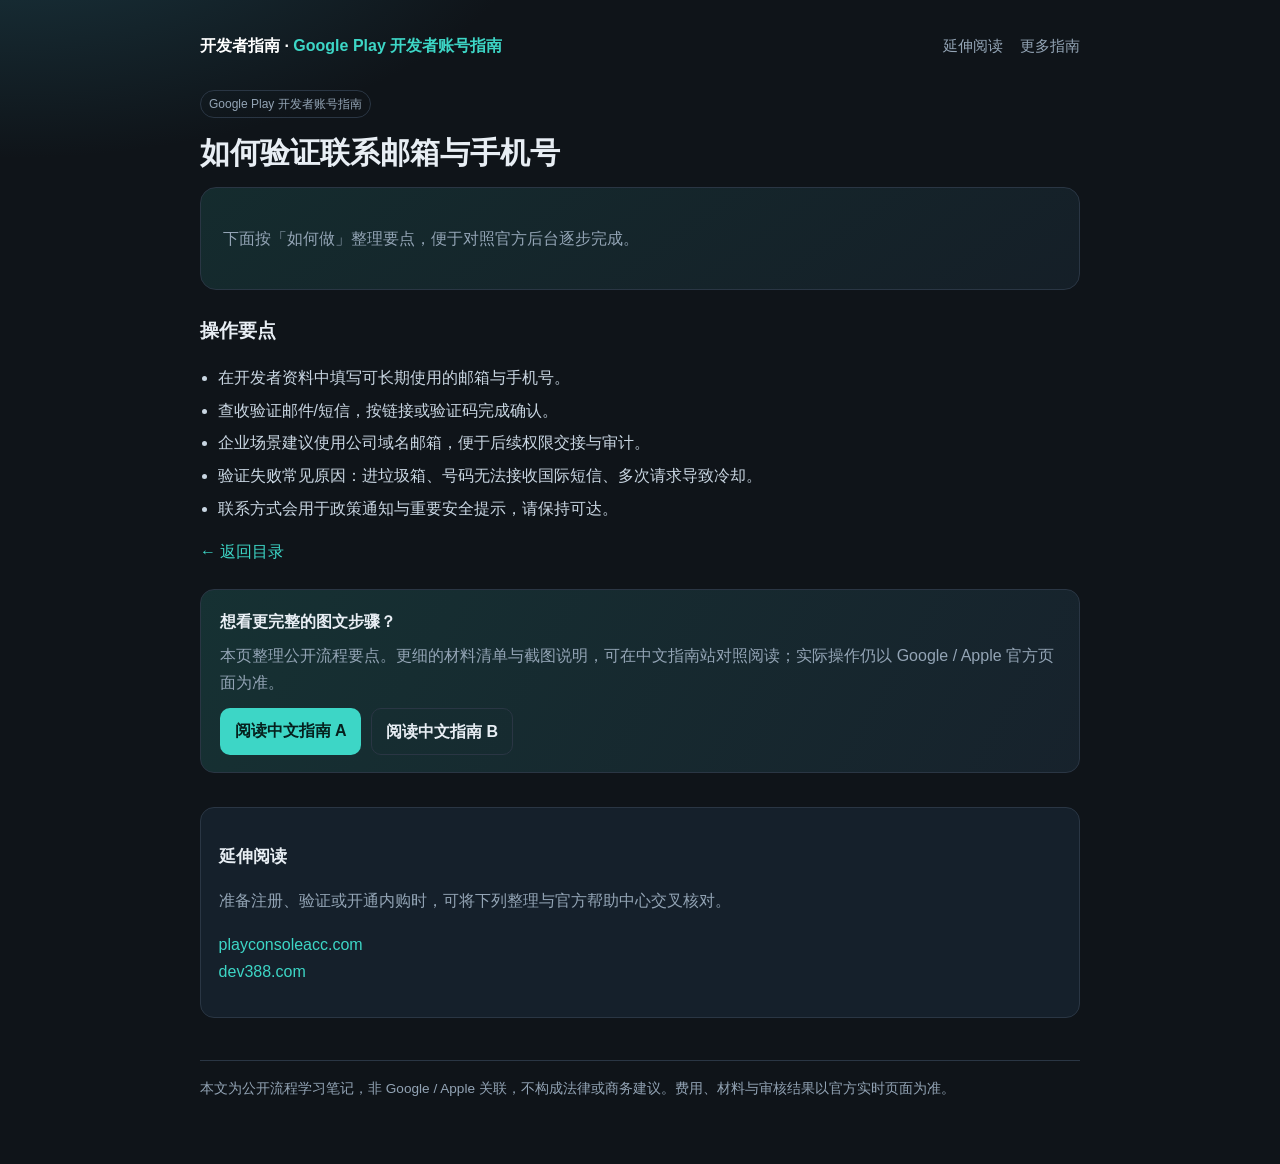
==== articles/contact-verify.html @ 9aa49b06 "Expand how-to guides for registration and IAP; remove buy/sell topics." ====
<!doctype html>
<html lang="zh-CN"><head>
<meta charset="utf-8"/><meta name="viewport" content="width=device-width,initial-scale=1"/>
<title>如何验证联系邮箱与手机号 · Google Play 开发者账号指南</title>
<meta name="description" content="如何验证联系邮箱与手机号"/>
<link rel="stylesheet" href="../assets/style.css"/>
</head><body><div class="wrap">
<div class="top">
  <a class="brand" href="../index.html">开发者指南 · <span>Google Play 开发者账号指南</span></a>
  
  <nav class="nav">
    <a href="https://playconsoleacc.com/" target="_blank" rel="noopener">延伸阅读</a>
    <a href="https://dev388.com/" target="_blank" rel="noopener">更多指南</a>
  </nav>

</div>

        <p class="badge">Google Play 开发者账号指南</p>
        <h1>如何验证联系邮箱与手机号</h1>
        <div class="hero"><p>下面按「如何做」整理要点，便于对照官方后台逐步完成。</p></div>
        <div class="content"><h2>操作要点</h2><ul class="check"><li>在开发者资料中填写可长期使用的邮箱与手机号。</li><li>查收验证邮件/短信，按链接或验证码完成确认。</li><li>企业场景建议使用公司域名邮箱，便于后续权限交接与审计。</li><li>验证失败常见原因：进垃圾箱、号码无法接收国际短信、多次请求导致冷却。</li><li>联系方式会用于政策通知与重要安全提示，请保持可达。</li></ul></div>
        <p><a href="../index.html">← 返回目录</a></p>
        

<section class="cta">
  <strong>想看更完整的图文步骤？</strong>
  <p style="color:var(--muted);margin:.45rem 0 0">本页整理公开流程要点。更细的材料清单与截图说明，可在中文指南站对照阅读；实际操作仍以 Google / Apple 官方页面为准。</p>
  <div class="btns">
    <a class="btn" href="https://playconsoleacc.com/" target="_blank" rel="noopener">阅读中文指南 A</a>
    <a class="btn sec" href="https://dev388.com/" target="_blank" rel="noopener">阅读中文指南 B</a>
  </div>
</section>
<section class="contacts">
  <div class="card">
    <h3>延伸阅读</h3>
    <p>准备注册、验证或开通内购时，可将下列整理与官方帮助中心交叉核对。</p>
    <p><a href="https://playconsoleacc.com/" target="_blank" rel="noopener">playconsoleacc.com</a><br>
    <a href="https://dev388.com/" target="_blank" rel="noopener">dev388.com</a></p>
  </div>
</section>

<div class="footer">本文为公开流程学习笔记，非 Google / Apple 关联，不构成法律或商务建议。费用、材料与审核结果以官方实时页面为准。</div>
</div></body></html>
---- assets/style.css ----
:root{--bg:#0f1419;--panel:#1a222c;--text:#e8eef4;--muted:#93a4b5;--accent:#3dd6c6;--line:#2a3644;--card:#15202b}
*{box-sizing:border-box}body{margin:0;font-family:"PingFang SC","Noto Sans SC",sans-serif;background:radial-gradient(1000px 500px at 0% -10%,#1b3a44,transparent 55%),var(--bg);color:var(--text);line-height:1.7}
a{color:var(--accent);text-decoration:none}a:hover{text-decoration:underline}
.wrap{width:min(880px,calc(100% - 2rem));margin:0 auto;padding:2rem 0 4rem}
.top{display:flex;justify-content:space-between;gap:1rem;flex-wrap:wrap;margin-bottom:1.2rem}
.brand{font-weight:700;color:#fff}.brand span{color:var(--accent)}
.nav a{color:var(--muted);margin-left:.8rem;font-size:.92rem}
.hero{background:linear-gradient(145deg,rgba(61,214,198,.12),rgba(91,159,212,.08));border:1px solid var(--line);border-radius:16px;padding:1.3rem 1.4rem;margin:1rem 0}
h1{font-size:clamp(1.35rem,3vw,1.9rem);line-height:1.25;margin:.2rem 0 .6rem}
h2{margin:1.6rem 0 .7rem;font-size:1.2rem}h3{margin:1.2rem 0 .5rem;font-size:1.05rem}
p,li{color:var(--muted)}.content p,.content li{color:#c9d6e2}
.badge{display:inline-block;font-size:.75rem;padding:.15rem .5rem;border-radius:999px;border:1px solid var(--line);color:var(--muted)}
.cta{margin:1.5rem 0;padding:1.1rem 1.2rem;border-radius:14px;border:1px solid var(--line);background:linear-gradient(120deg,rgba(61,214,198,.15),rgba(91,159,212,.1))}
.btns{display:flex;flex-wrap:wrap;gap:.6rem;margin-top:.7rem}
.btn{display:inline-block;padding:.55rem .9rem;border-radius:10px;background:var(--accent);color:#06201d;font-weight:700;text-decoration:none}
.btn.sec{background:transparent;color:var(--text);border:1px solid var(--line)}
.card{background:var(--card);border:1px solid var(--line);border-radius:14px;padding:1rem 1.1rem;margin:.6rem 0}
.list a{display:block;background:var(--panel);border:1px solid var(--line);border-radius:12px;padding:.9rem 1rem;margin:.55rem 0;color:inherit}
.list a:hover{border-color:var(--accent);text-decoration:none}
.list strong{display:block;color:#fff;margin-bottom:.2rem}
.footer{margin-top:2rem;padding-top:1rem;border-top:1px solid var(--line);color:var(--muted);font-size:.85rem}
.contacts{display:grid;grid-template-columns:repeat(auto-fit,minmax(230px,1fr));gap:.8rem;margin:1rem 0}
ul.check{padding-left:1.1rem}.check li{margin:.35rem 0}
.content{margin:1rem 0}
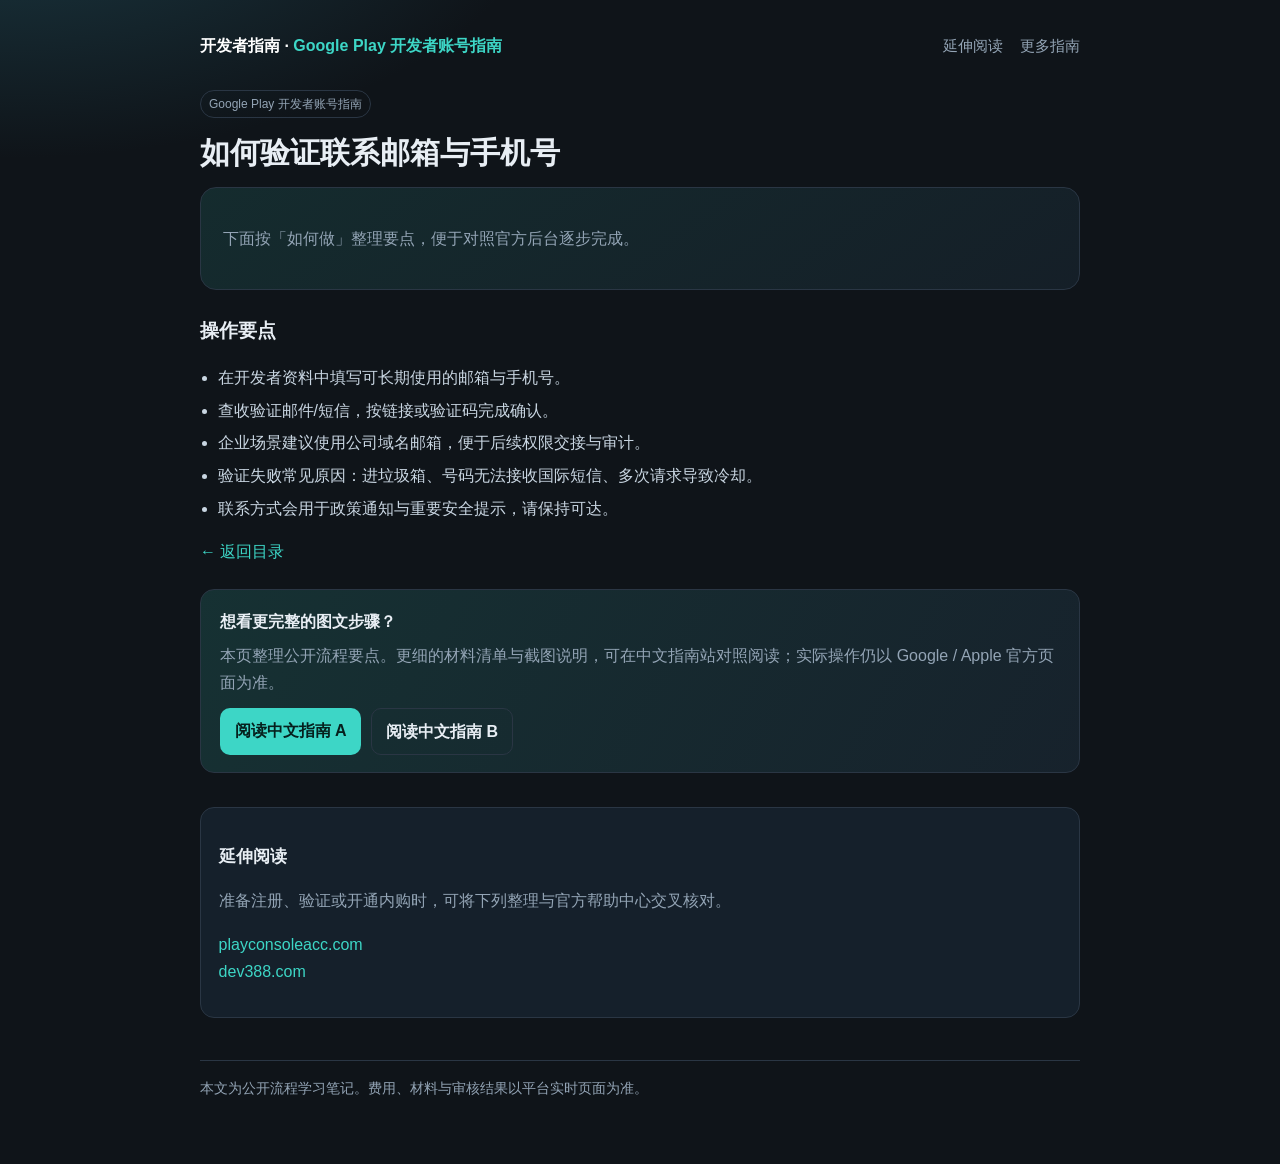
==== commit 5b1aac41: "Remove unofficial disclaimer wording from docs." ====
--- a/articles/contact-verify.html
+++ b/articles/contact-verify.html
@@ -39,5 +39,5 @@
   </div>
 </section>
 
-<div class="footer">本文为公开流程学习笔记，非 Google / Apple 关联，不构成法律或商务建议。费用、材料与审核结果以官方实时页面为准。</div>
+<div class="footer">本文为公开流程学习笔记。费用、材料与审核结果以平台实时页面为准。</div>
 </div></body></html>
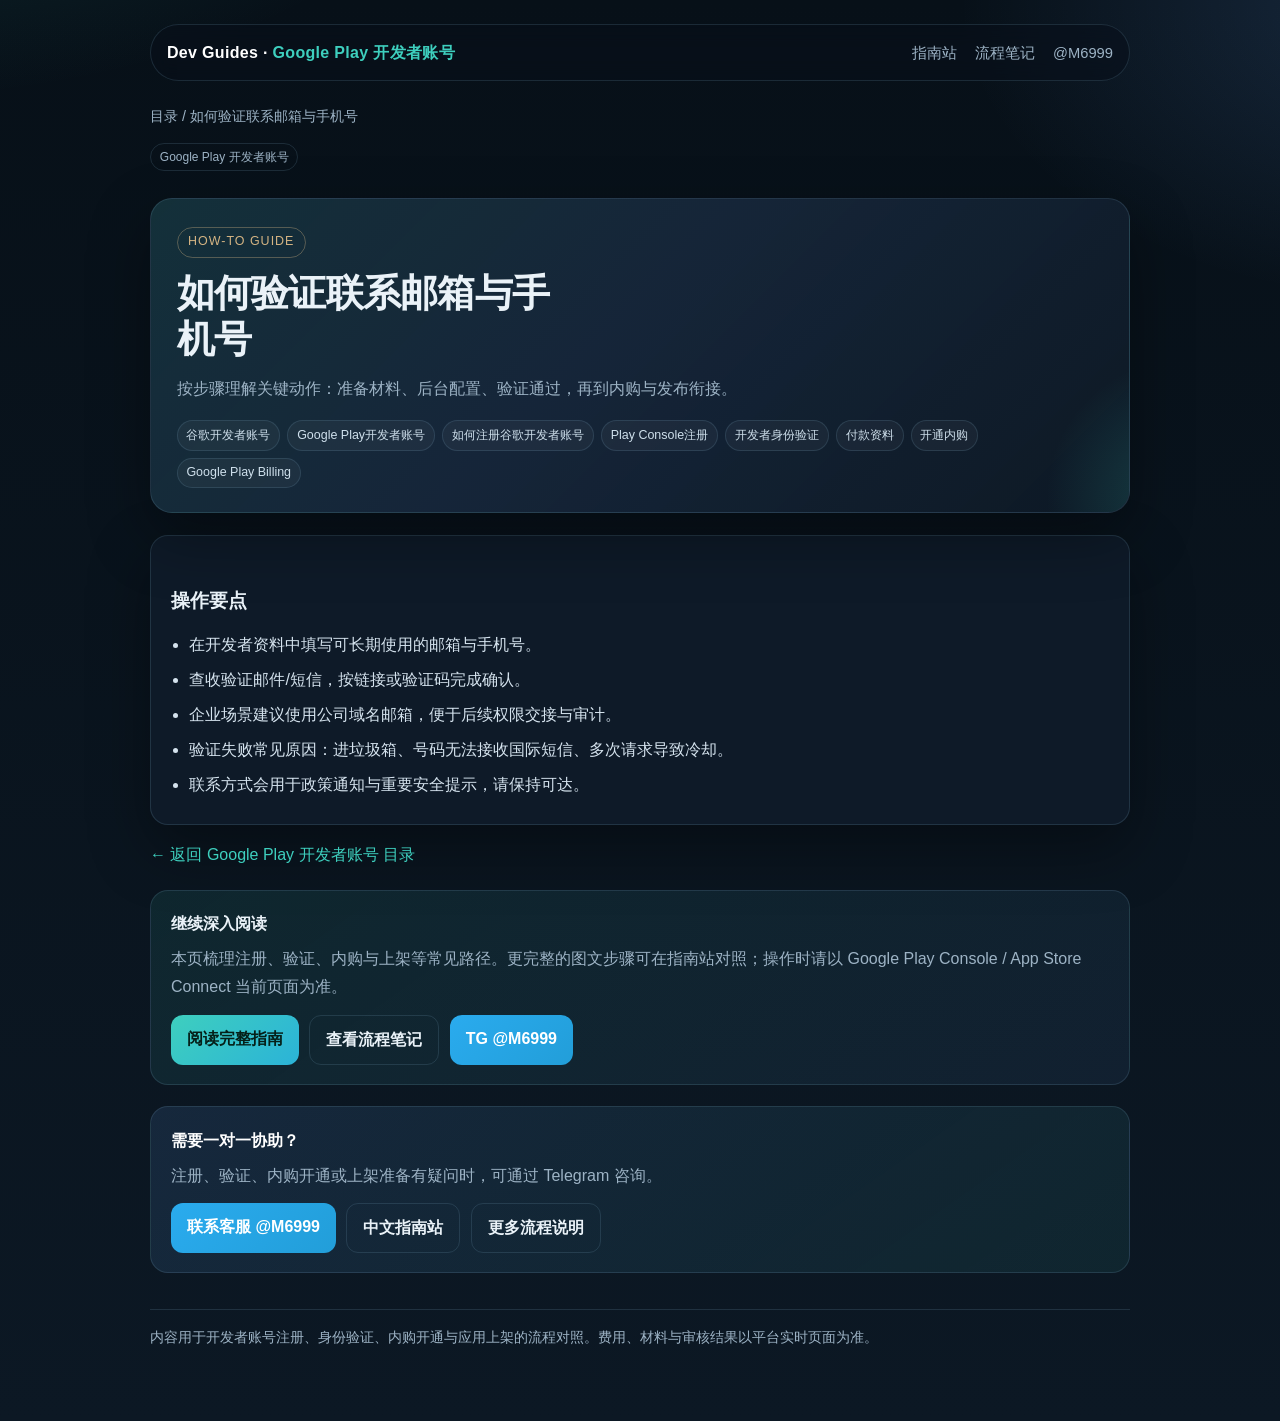
==== commit 66b982ae: "Redesign GitHub Pages: premium layout, SEO keywords, Telegram @M6999." ====
--- a/articles/contact-verify.html
+++ b/articles/contact-verify.html
@@ -1,43 +1,63 @@
 <!doctype html>
 <html lang="zh-CN"><head>
-<meta charset="utf-8"/><meta name="viewport" content="width=device-width,initial-scale=1"/>
-<title>如何验证联系邮箱与手机号 · Google Play 开发者账号指南</title>
-<meta name="description" content="如何验证联系邮箱与手机号"/>
+<meta charset="utf-8"/>
+<meta name="viewport" content="width=device-width,initial-scale=1"/>
+<title>如何验证联系邮箱与手机号｜Google Play 开发者账号</title>
+<meta name="description" content="如何验证联系邮箱与手机号。涵盖Google Play 开发者账号相关的注册、验证、内购开通与上架准备要点，便于对照 Google / Apple 后台操作。"/>
+<meta name="keywords" content="谷歌开发者账号, Google Play开发者账号, 如何注册谷歌开发者账号, Play Console注册, 开发者身份验证, 付款资料, 开通内购, Google Play Billing, 个人开发者账号, 组织开发者账号, D-U-N-S, 应用上架准备"/>
+<meta name="author" content="puzzledicon"/>
+<meta property="og:title" content="如何验证联系邮箱与手机号"/>
+<meta property="og:description" content="如何验证联系邮箱与手机号。涵盖Google Play 开发者账号相关的注册、验证、内购开通与上架准备要点，便于对照 Google / Apple 后台操作。"/>
+<meta property="og:type" content="article"/>
+<meta name="twitter:card" content="summary"/>
 <link rel="stylesheet" href="../assets/style.css"/>
 </head><body><div class="wrap">
 <div class="top">
-  <a class="brand" href="../index.html">开发者指南 · <span>Google Play 开发者账号指南</span></a>
+  <a class="brand" href="../index.html">Dev Guides · <span>Google Play 开发者账号</span></a>
   
   <nav class="nav">
-    <a href="https://playconsoleacc.com/" target="_blank" rel="noopener">延伸阅读</a>
-    <a href="https://dev388.com/" target="_blank" rel="noopener">更多指南</a>
+    <a href="https://playconsoleacc.com/" target="_blank" rel="noopener">指南站</a>
+    <a href="https://dev388.com/" target="_blank" rel="noopener">流程笔记</a>
+    <a href="https://t.me/M6999" target="_blank" rel="noopener">@M6999</a>
   </nav>
 
 </div>
 
-        <p class="badge">Google Play 开发者账号指南</p>
-        <h1>如何验证联系邮箱与手机号</h1>
-        <div class="hero"><p>下面按「如何做」整理要点，便于对照官方后台逐步完成。</p></div>
-        <div class="content"><h2>操作要点</h2><ul class="check"><li>在开发者资料中填写可长期使用的邮箱与手机号。</li><li>查收验证邮件/短信，按链接或验证码完成确认。</li><li>企业场景建议使用公司域名邮箱，便于后续权限交接与审计。</li><li>验证失败常见原因：进垃圾箱、号码无法接收国际短信、多次请求导致冷却。</li><li>联系方式会用于政策通知与重要安全提示，请保持可达。</li></ul></div>
-        <p><a href="../index.html">← 返回目录</a></p>
-        
+    <p class="crumb"><a href="../index.html">目录</a> / 如何验证联系邮箱与手机号</p>
+    <span class="badge">Google Play 开发者账号</span>
+    <div class="hero">
+      <div class="kicker">How-to Guide</div>
+      <h1>如何验证联系邮箱与手机号</h1>
+      <p class="lead">按步骤理解关键动作：准备材料、后台配置、验证通过，再到内购与发布衔接。</p>
+      <div class="keywords"><span>谷歌开发者账号</span><span>Google Play开发者账号</span><span>如何注册谷歌开发者账号</span><span>Play Console注册</span><span>开发者身份验证</span><span>付款资料</span><span>开通内购</span><span>Google Play Billing</span></div>
+    </div>
+    <div class="content">
+      <h2>操作要点</h2>
+      <ul class="check"><li>在开发者资料中填写可长期使用的邮箱与手机号。</li><li>查收验证邮件/短信，按链接或验证码完成确认。</li><li>企业场景建议使用公司域名邮箱，便于后续权限交接与审计。</li><li>验证失败常见原因：进垃圾箱、号码无法接收国际短信、多次请求导致冷却。</li><li>联系方式会用于政策通知与重要安全提示，请保持可达。</li></ul>
+    </div>
+    <p style="margin-top:1rem"><a href="../index.html">← 返回 Google Play 开发者账号 目录</a></p>
+
 
 <section class="cta">
-  <strong>想看更完整的图文步骤？</strong>
-  <p style="color:var(--muted);margin:.45rem 0 0">本页整理公开流程要点。更细的材料清单与截图说明，可在中文指南站对照阅读；实际操作仍以 Google / Apple 官方页面为准。</p>
+  <strong>继续深入阅读</strong>
+  <p style="color:var(--muted);margin:.45rem 0 0">本页梳理注册、验证、内购与上架等常见路径。更完整的图文步骤可在指南站对照；操作时请以 Google Play Console / App Store Connect 当前页面为准。</p>
   <div class="btns">
-    <a class="btn" href="https://playconsoleacc.com/" target="_blank" rel="noopener">阅读中文指南 A</a>
-    <a class="btn sec" href="https://dev388.com/" target="_blank" rel="noopener">阅读中文指南 B</a>
-  </div>
-</section>
-<section class="contacts">
-  <div class="card">
-    <h3>延伸阅读</h3>
-    <p>准备注册、验证或开通内购时，可将下列整理与官方帮助中心交叉核对。</p>
-    <p><a href="https://playconsoleacc.com/" target="_blank" rel="noopener">playconsoleacc.com</a><br>
-    <a href="https://dev388.com/" target="_blank" rel="noopener">dev388.com</a></p>
+    <a class="btn" href="https://playconsoleacc.com/" target="_blank" rel="noopener">阅读完整指南</a>
+    <a class="btn sec" href="https://dev388.com/" target="_blank" rel="noopener">查看流程笔记</a>
+    <a class="btn tg" href="https://t.me/M6999" target="_blank" rel="noopener">TG @M6999</a>
   </div>
 </section>
 
-<div class="footer">本文为公开流程学习笔记。费用、材料与审核结果以平台实时页面为准。</div>
+
+<section class="contact">
+  <h3>需要一对一协助？</h3>
+  <p style="color:var(--muted);margin:.4rem 0 0">注册、验证、内购开通或上架准备有疑问时，可通过 Telegram 咨询。</p>
+  <div class="btns">
+    <a class="btn tg" href="https://t.me/M6999" target="_blank" rel="noopener">联系客服 @M6999</a>
+    <a class="btn sec" href="https://playconsoleacc.com/" target="_blank" rel="noopener">中文指南站</a>
+    <a class="btn sec" href="https://dev388.com/" target="_blank" rel="noopener">更多流程说明</a>
+  </div>
+</section>
+
+<div class="footer">内容用于开发者账号注册、身份验证、内购开通与应用上架的流程对照。费用、材料与审核结果以平台实时页面为准。</div>
 </div></body></html>
--- a/assets/style.css
+++ b/assets/style.css
@@ -1,25 +1,132 @@
 
-:root{--bg:#0f1419;--panel:#1a222c;--text:#e8eef4;--muted:#93a4b5;--accent:#3dd6c6;--line:#2a3644;--card:#15202b}
-*{box-sizing:border-box}body{margin:0;font-family:"PingFang SC","Noto Sans SC",sans-serif;background:radial-gradient(1000px 500px at 0% -10%,#1b3a44,transparent 55%),var(--bg);color:var(--text);line-height:1.7}
-a{color:var(--accent);text-decoration:none}a:hover{text-decoration:underline}
-.wrap{width:min(880px,calc(100% - 2rem));margin:0 auto;padding:2rem 0 4rem}
-.top{display:flex;justify-content:space-between;gap:1rem;flex-wrap:wrap;margin-bottom:1.2rem}
-.brand{font-weight:700;color:#fff}.brand span{color:var(--accent)}
-.nav a{color:var(--muted);margin-left:.8rem;font-size:.92rem}
-.hero{background:linear-gradient(145deg,rgba(61,214,198,.12),rgba(91,159,212,.08));border:1px solid var(--line);border-radius:16px;padding:1.3rem 1.4rem;margin:1rem 0}
-h1{font-size:clamp(1.35rem,3vw,1.9rem);line-height:1.25;margin:.2rem 0 .6rem}
-h2{margin:1.6rem 0 .7rem;font-size:1.2rem}h3{margin:1.2rem 0 .5rem;font-size:1.05rem}
-p,li{color:var(--muted)}.content p,.content li{color:#c9d6e2}
-.badge{display:inline-block;font-size:.75rem;padding:.15rem .5rem;border-radius:999px;border:1px solid var(--line);color:var(--muted)}
-.cta{margin:1.5rem 0;padding:1.1rem 1.2rem;border-radius:14px;border:1px solid var(--line);background:linear-gradient(120deg,rgba(61,214,198,.15),rgba(91,159,212,.1))}
-.btns{display:flex;flex-wrap:wrap;gap:.6rem;margin-top:.7rem}
-.btn{display:inline-block;padding:.55rem .9rem;border-radius:10px;background:var(--accent);color:#06201d;font-weight:700;text-decoration:none}
-.btn.sec{background:transparent;color:var(--text);border:1px solid var(--line)}
-.card{background:var(--card);border:1px solid var(--line);border-radius:14px;padding:1rem 1.1rem;margin:.6rem 0}
-.list a{display:block;background:var(--panel);border:1px solid var(--line);border-radius:12px;padding:.9rem 1rem;margin:.55rem 0;color:inherit}
-.list a:hover{border-color:var(--accent);text-decoration:none}
-.list strong{display:block;color:#fff;margin-bottom:.2rem}
-.footer{margin-top:2rem;padding-top:1rem;border-top:1px solid var(--line);color:var(--muted);font-size:.85rem}
-.contacts{display:grid;grid-template-columns:repeat(auto-fit,minmax(230px,1fr));gap:.8rem;margin:1rem 0}
-ul.check{padding-left:1.1rem}.check li{margin:.35rem 0}
-.content{margin:1rem 0}
+:root {
+  --bg0: #071018;
+  --bg1: #0c1824;
+  --panel: rgba(16, 28, 42, 0.92);
+  --line: rgba(125, 168, 196, 0.18);
+  --text: #eaf2f8;
+  --muted: #9db3c5;
+  --accent: #3ecfbe;
+  --accent2: #6aa8ff;
+  --gold: #d4b483;
+  --radius: 18px;
+  --shadow: 0 24px 60px rgba(0,0,0,.35);
+  --font: "PingFang SC", "Noto Sans SC", "Segoe UI", sans-serif;
+  --mono: "SF Mono", "JetBrains Mono", ui-monospace, monospace;
+}
+* { box-sizing: border-box; }
+html { scroll-behavior: smooth; }
+body {
+  margin: 0;
+  min-height: 100vh;
+  color: var(--text);
+  font-family: var(--font);
+  line-height: 1.75;
+  background:
+    radial-gradient(1200px 700px at -10% -20%, rgba(62,207,190,.18), transparent 55%),
+    radial-gradient(900px 600px at 110% 0%, rgba(106,168,255,.16), transparent 50%),
+    radial-gradient(700px 500px at 50% 120%, rgba(212,180,131,.08), transparent 45%),
+    linear-gradient(180deg, var(--bg0), var(--bg1));
+}
+a { color: var(--accent); text-decoration: none; }
+a:hover { text-decoration: underline; }
+.wrap { width: min(980px, calc(100% - 2rem)); margin: 0 auto; padding: 1.5rem 0 4.5rem; }
+.top {
+  display: flex; justify-content: space-between; gap: 1rem; flex-wrap: wrap;
+  align-items: center; margin-bottom: 1.4rem;
+  padding: .85rem 1rem; border: 1px solid var(--line); border-radius: 999px;
+  background: rgba(8,16,26,.55); backdrop-filter: blur(10px);
+}
+.brand { font-weight: 700; letter-spacing: .02em; color: #fff; }
+.brand span { color: var(--accent); font-weight: 600; }
+.nav a { color: var(--muted); margin-left: .85rem; font-size: .92rem; }
+.nav a:hover { color: var(--text); text-decoration: none; }
+.hero {
+  position: relative; overflow: hidden;
+  border: 1px solid var(--line); border-radius: calc(var(--radius) + 4px);
+  padding: 1.7rem 1.6rem 1.5rem; margin: 1rem 0 1.4rem;
+  background:
+    linear-gradient(135deg, rgba(62,207,190,.12), rgba(106,168,255,.08) 45%, rgba(7,16,24,.2)),
+    var(--panel);
+  box-shadow: var(--shadow);
+}
+.hero::after {
+  content: ""; position: absolute; inset: auto -20% -40% auto; width: 280px; height: 280px;
+  background: radial-gradient(circle, rgba(62,207,190,.22), transparent 70%);
+  pointer-events: none;
+}
+.kicker {
+  display: inline-flex; align-items: center; gap: .4rem;
+  font-size: .78rem; letter-spacing: .08em; text-transform: uppercase;
+  color: var(--gold); border: 1px solid rgba(212,180,131,.35);
+  padding: .22rem .65rem; border-radius: 999px; margin-bottom: .85rem;
+}
+h1 {
+  margin: 0 0 .7rem; font-size: clamp(1.55rem, 3.4vw, 2.35rem);
+  line-height: 1.22; letter-spacing: -.02em; max-width: 18ch;
+}
+.hero p, .lead { margin: 0; color: var(--muted); max-width: 62ch; font-size: 1.02rem; }
+.keywords {
+  display: flex; flex-wrap: wrap; gap: .45rem; margin-top: 1.1rem;
+}
+.keywords span {
+  font-size: .78rem; color: #cfe0ec; background: rgba(255,255,255,.04);
+  border: 1px solid var(--line); border-radius: 999px; padding: .2rem .55rem;
+}
+.badge {
+  display: inline-block; font-size: .75rem; color: var(--muted);
+  border: 1px solid var(--line); border-radius: 999px; padding: .15rem .55rem; margin-bottom: .7rem;
+}
+h2 { margin: 1.8rem 0 .8rem; font-size: 1.2rem; }
+h3 { margin: 0 0 .45rem; font-size: 1.02rem; color: #fff; }
+.list { display: grid; gap: .75rem; }
+.list a {
+  display: block; color: inherit; text-decoration: none;
+  background: var(--panel); border: 1px solid var(--line); border-radius: 14px;
+  padding: 1rem 1.1rem; transition: border-color .2s, transform .2s, background .2s;
+}
+.list a:hover {
+  border-color: rgba(62,207,190,.55); transform: translateY(-1px);
+  background: rgba(20,36,52,.95); text-decoration: none;
+}
+.list strong { display: block; color: #fff; margin-bottom: .25rem; font-size: 1.02rem; }
+.list small { color: var(--muted); font-size: .88rem; }
+.content {
+  background: var(--panel); border: 1px solid var(--line); border-radius: var(--radius);
+  padding: 1.2rem 1.25rem 1.1rem; box-shadow: var(--shadow);
+}
+.content li { color: #d5e3ee; margin: .45rem 0; }
+ul.check { padding-left: 1.15rem; margin: .3rem 0 0; }
+.cta, .contact, .contacts .card {
+  border: 1px solid var(--line); border-radius: var(--radius);
+  background: linear-gradient(145deg, rgba(62,207,190,.1), rgba(106,168,255,.07));
+  padding: 1.2rem 1.25rem; margin: 1.3rem 0;
+}
+.contact {
+  background: linear-gradient(145deg, rgba(106,168,255,.12), rgba(62,207,190,.08));
+}
+.btns { display: flex; flex-wrap: wrap; gap: .65rem; margin-top: .85rem; }
+.btn {
+  display: inline-block; padding: .62rem 1rem; border-radius: 12px;
+  background: linear-gradient(135deg, #3ecfbe, #2bb3d8); color: #052019;
+  font-weight: 700; text-decoration: none; border: 0;
+}
+.btn:hover { filter: brightness(1.05); text-decoration: none; }
+.btn.sec {
+  background: transparent; color: var(--text); border: 1px solid var(--line); font-weight: 600;
+}
+.btn.tg {
+  background: linear-gradient(135deg, #2aabee, #229ed9); color: #fff;
+}
+.contacts { display: grid; grid-template-columns: repeat(auto-fit, minmax(240px, 1fr)); gap: .8rem; }
+.contacts .card p { color: var(--muted); margin: .35rem 0 0; font-size: .95rem; }
+.footer {
+  margin-top: 2.2rem; padding-top: 1rem; border-top: 1px solid var(--line);
+  color: var(--muted); font-size: .85rem;
+}
+.crumb { color: var(--muted); font-size: .9rem; margin-bottom: .8rem; }
+.crumb a { color: var(--muted); }
+@media (max-width: 640px) {
+  .top { border-radius: 16px; }
+  h1 { max-width: none; }
+}
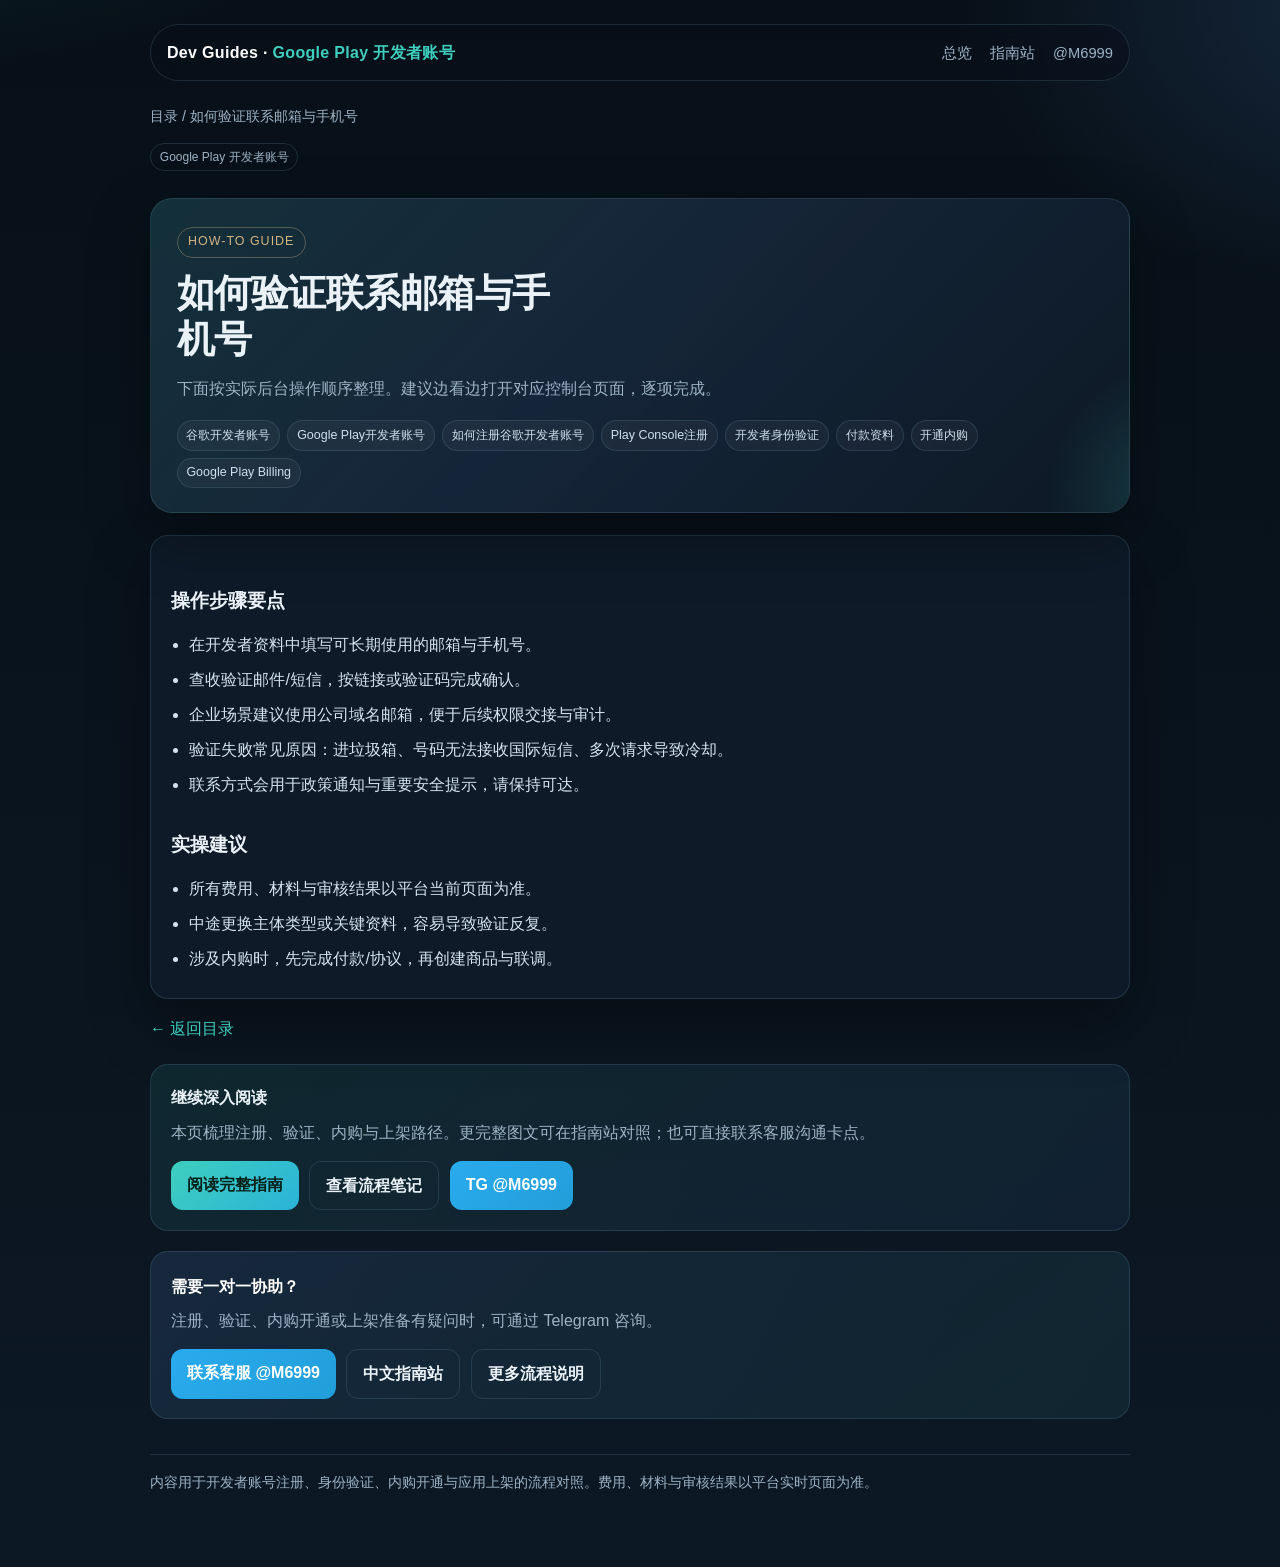
==== commit bb98e9b2: "Enrich guides with tips, sitemap, and hub navigation links." ====
--- a/articles/contact-verify.html
+++ b/articles/contact-verify.html
@@ -3,21 +3,19 @@
 <meta charset="utf-8"/>
 <meta name="viewport" content="width=device-width,initial-scale=1"/>
 <title>如何验证联系邮箱与手机号｜Google Play 开发者账号</title>
-<meta name="description" content="如何验证联系邮箱与手机号。涵盖Google Play 开发者账号相关的注册、验证、内购开通与上架准备要点，便于对照 Google / Apple 后台操作。"/>
+<meta name="description" content="如何验证联系邮箱与手机号。面向Google Play 开发者账号场景，说明注册、验证、内购开通与上架准备的操作要点。"/>
 <meta name="keywords" content="谷歌开发者账号, Google Play开发者账号, 如何注册谷歌开发者账号, Play Console注册, 开发者身份验证, 付款资料, 开通内购, Google Play Billing, 个人开发者账号, 组织开发者账号, D-U-N-S, 应用上架准备"/>
 <meta name="author" content="puzzledicon"/>
 <meta property="og:title" content="如何验证联系邮箱与手机号"/>
-<meta property="og:description" content="如何验证联系邮箱与手机号。涵盖Google Play 开发者账号相关的注册、验证、内购开通与上架准备要点，便于对照 Google / Apple 后台操作。"/>
-<meta property="og:type" content="article"/>
-<meta name="twitter:card" content="summary"/>
+<meta property="og:description" content="如何验证联系邮箱与手机号。面向Google Play 开发者账号场景，说明注册、验证、内购开通与上架准备的操作要点。"/>
 <link rel="stylesheet" href="../assets/style.css"/>
 </head><body><div class="wrap">
 <div class="top">
   <a class="brand" href="../index.html">Dev Guides · <span>Google Play 开发者账号</span></a>
   
   <nav class="nav">
+    <a href="https://puzzledicon.github.io/" target="_blank" rel="noopener">总览</a>
     <a href="https://playconsoleacc.com/" target="_blank" rel="noopener">指南站</a>
-    <a href="https://dev388.com/" target="_blank" rel="noopener">流程笔记</a>
     <a href="https://t.me/M6999" target="_blank" rel="noopener">@M6999</a>
   </nav>
 
@@ -28,19 +26,21 @@
     <div class="hero">
       <div class="kicker">How-to Guide</div>
       <h1>如何验证联系邮箱与手机号</h1>
-      <p class="lead">按步骤理解关键动作：准备材料、后台配置、验证通过，再到内购与发布衔接。</p>
+      <p class="lead">下面按实际后台操作顺序整理。建议边看边打开对应控制台页面，逐项完成。</p>
       <div class="keywords"><span>谷歌开发者账号</span><span>Google Play开发者账号</span><span>如何注册谷歌开发者账号</span><span>Play Console注册</span><span>开发者身份验证</span><span>付款资料</span><span>开通内购</span><span>Google Play Billing</span></div>
     </div>
     <div class="content">
-      <h2>操作要点</h2>
+      <h2>操作步骤要点</h2>
       <ul class="check"><li>在开发者资料中填写可长期使用的邮箱与手机号。</li><li>查收验证邮件/短信，按链接或验证码完成确认。</li><li>企业场景建议使用公司域名邮箱，便于后续权限交接与审计。</li><li>验证失败常见原因：进垃圾箱、号码无法接收国际短信、多次请求导致冷却。</li><li>联系方式会用于政策通知与重要安全提示，请保持可达。</li></ul>
+      <h2>实操建议</h2>
+      <ul class="check"><li>所有费用、材料与审核结果以平台当前页面为准。</li><li>中途更换主体类型或关键资料，容易导致验证反复。</li><li>涉及内购时，先完成付款/协议，再创建商品与联调。</li></ul>
     </div>
-    <p style="margin-top:1rem"><a href="../index.html">← 返回 Google Play 开发者账号 目录</a></p>
+    <p style="margin-top:1rem"><a href="../index.html">← 返回目录</a></p>
 
 
 <section class="cta">
   <strong>继续深入阅读</strong>
-  <p style="color:var(--muted);margin:.45rem 0 0">本页梳理注册、验证、内购与上架等常见路径。更完整的图文步骤可在指南站对照；操作时请以 Google Play Console / App Store Connect 当前页面为准。</p>
+  <p style="color:var(--muted);margin:.45rem 0 0">本页梳理注册、验证、内购与上架路径。更完整图文可在指南站对照；也可直接联系客服沟通卡点。</p>
   <div class="btns">
     <a class="btn" href="https://playconsoleacc.com/" target="_blank" rel="noopener">阅读完整指南</a>
     <a class="btn sec" href="https://dev388.com/" target="_blank" rel="noopener">查看流程笔记</a>
@@ -60,4 +60,4 @@
 </section>
 
 <div class="footer">内容用于开发者账号注册、身份验证、内购开通与应用上架的流程对照。费用、材料与审核结果以平台实时页面为准。</div>
-</div></body></html>
+</div></body></html>
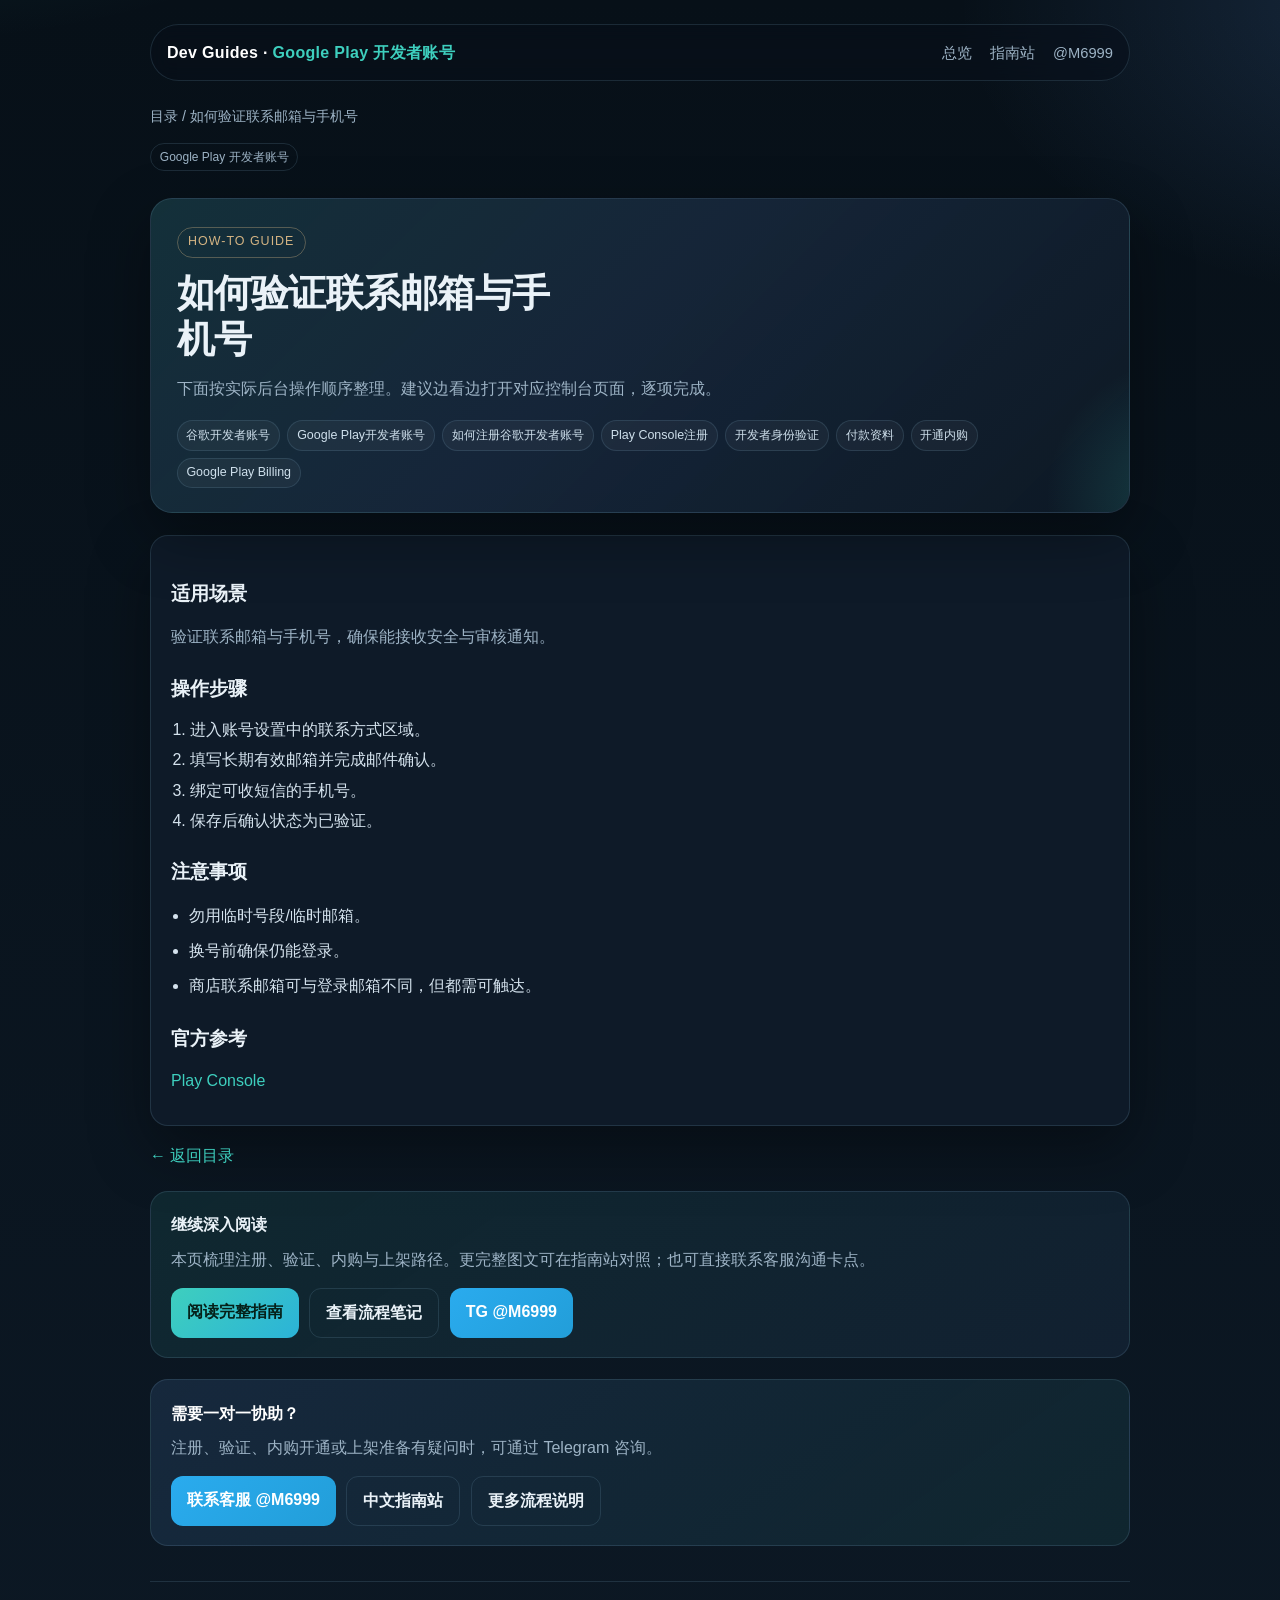
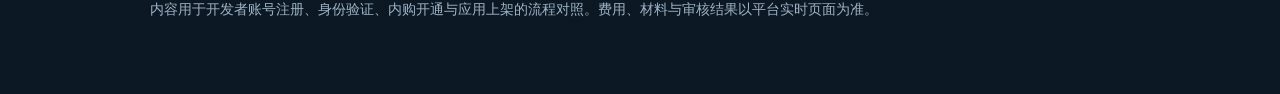
==== commit f2da3bb4: "Expand guides with detailed how-to sections and polish listing copy. Co-authored-by: Cursor <cursora" ====
--- a/articles/contact-verify.html
+++ b/articles/contact-verify.html
@@ -30,10 +30,14 @@
       <div class="keywords"><span>谷歌开发者账号</span><span>Google Play开发者账号</span><span>如何注册谷歌开发者账号</span><span>Play Console注册</span><span>开发者身份验证</span><span>付款资料</span><span>开通内购</span><span>Google Play Billing</span></div>
     </div>
     <div class="content">
-      <h2>操作步骤要点</h2>
-      <ul class="check"><li>在开发者资料中填写可长期使用的邮箱与手机号。</li><li>查收验证邮件/短信，按链接或验证码完成确认。</li><li>企业场景建议使用公司域名邮箱，便于后续权限交接与审计。</li><li>验证失败常见原因：进垃圾箱、号码无法接收国际短信、多次请求导致冷却。</li><li>联系方式会用于政策通知与重要安全提示，请保持可达。</li></ul>
-      <h2>实操建议</h2>
-      <ul class="check"><li>所有费用、材料与审核结果以平台当前页面为准。</li><li>中途更换主体类型或关键资料，容易导致验证反复。</li><li>涉及内购时，先完成付款/协议，再创建商品与联调。</li></ul>
+      <h2>适用场景</h2>
+      <p>验证联系邮箱与手机号，确保能接收安全与审核通知。</p>
+      <h2>操作步骤</h2>
+      <ol class="steps"><li>进入账号设置中的联系方式区域。</li><li>填写长期有效邮箱并完成邮件确认。</li><li>绑定可收短信的手机号。</li><li>保存后确认状态为已验证。</li></ol>
+      <h2>注意事项</h2>
+      <ul class="check"><li>勿用临时号段/临时邮箱。</li><li>换号前确保仍能登录。</li><li>商店联系邮箱可与登录邮箱不同，但都需可触达。</li></ul>
+      <h2>官方参考</h2>
+      <p><a href="https://play.google.com/console" target="_blank" rel="noopener">Play Console</a></p>
     </div>
     <p style="margin-top:1rem"><a href="../index.html">← 返回目录</a></p>
 
--- a/assets/style.css
+++ b/assets/style.css
@@ -130,3 +130,9 @@
   .top { border-radius: 16px; }
   h1 { max-width: none; }
 }
+
+
+ol.steps{margin:.6rem 0 1rem;padding-left:1.2rem;color:var(--text)}
+ol.steps li{margin:.35rem 0;line-height:1.55}
+.content h2{margin-top:1.35rem}
+.content p{color:var(--muted);line-height:1.65;margin:.5rem 0 .8rem}
